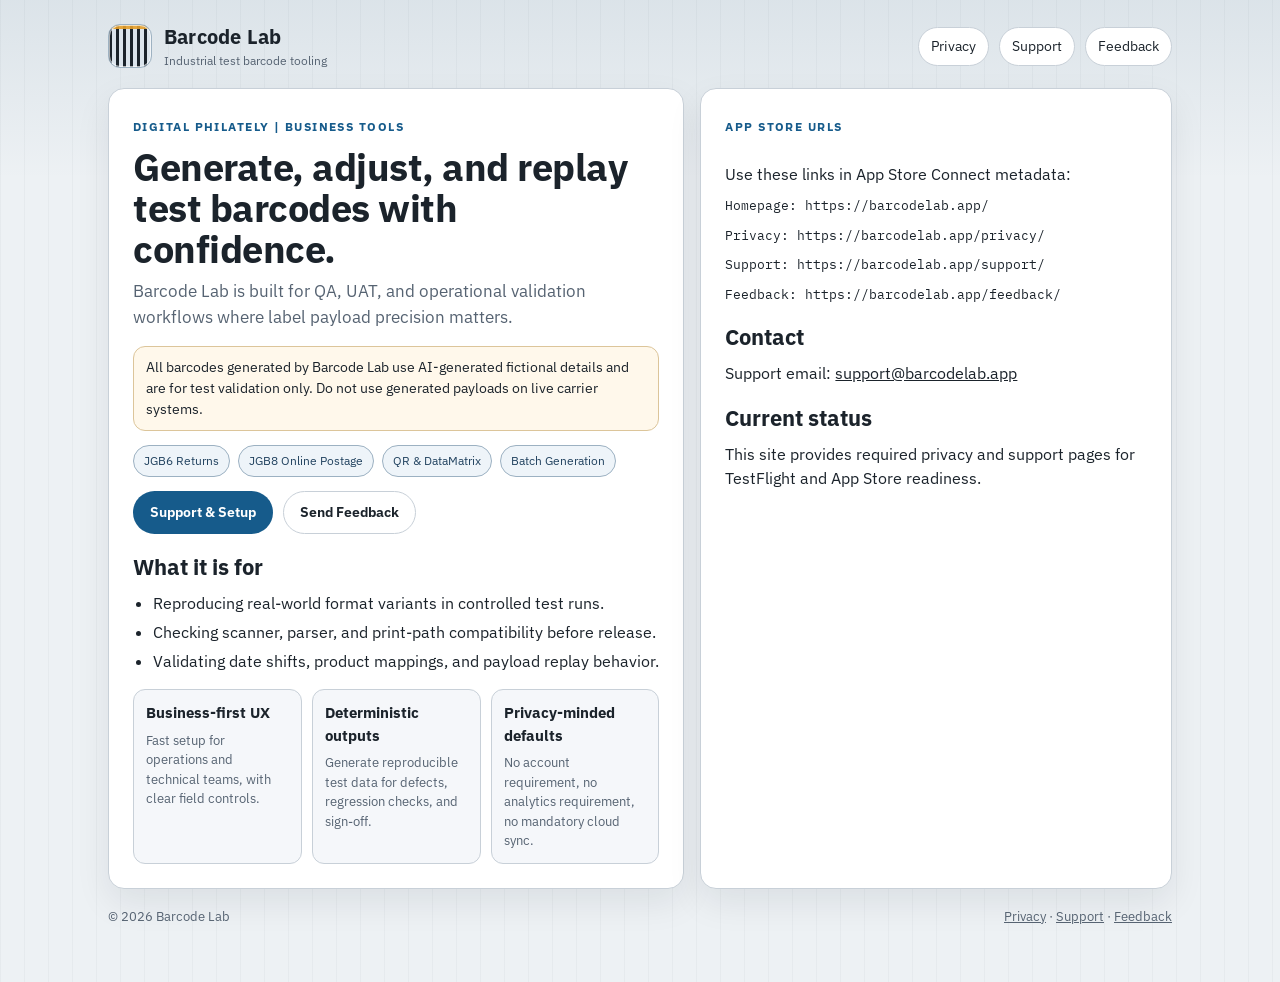
==== index.html @ a1c9f853 "Create Barcode Lab website for GitHub Pages" ====
<!doctype html>
<html lang="en">
<head>
  <meta charset="utf-8"/>
  <meta name="viewport" content="width=device-width,initial-scale=1"/>
  <title>Barcode Lab | Test Barcode Toolkit</title>
  <meta name="description" content="Barcode Lab is a business-focused toolkit for generating and validating test barcode payloads for operational QA and UAT."/>
  <link rel="preconnect" href="https://fonts.googleapis.com">
  <link rel="preconnect" href="https://fonts.gstatic.com" crossorigin>
  <link href="https://fonts.googleapis.com/css2?family=IBM+Plex+Mono:wght@400;500&family=IBM+Plex+Sans:wght@400;500;600;700&display=swap" rel="stylesheet">
  <link rel="stylesheet" href="/assets/styles.css"/>
</head>
<body>
  <div class="container">
    <header class="topbar">
      <a class="brand" href="/">
        <div class="mark" aria-hidden="true"></div>
        <div>
          <strong>Barcode Lab</strong>
          <span>Industrial test barcode tooling</span>
        </div>
      </a>
      <nav class="nav" aria-label="Primary">
        <a href="/privacy/">Privacy</a>
        <a href="/support/">Support</a>
        <a href="/feedback/">Feedback</a>
      </nav>
    </header>

    <main class="hero">
      <section class="panel">
        <p class="kicker">Digital Philately | Business Tools</p>
        <h1 class="h1">Generate, adjust, and replay test barcodes with confidence.</h1>
        <p class="lede">
          Barcode Lab is built for QA, UAT, and operational validation workflows where label payload precision matters.
        </p>
        <div class="warning">
          All barcodes generated by Barcode Lab use AI-generated fictional details and are for test validation only.
          Do not use generated payloads on live carrier systems.
        </div>
        <div class="chiprow" aria-label="Highlights">
          <span class="chip">JGB6 Returns</span>
          <span class="chip">JGB8 Online Postage</span>
          <span class="chip">QR & DataMatrix</span>
          <span class="chip">Batch Generation</span>
        </div>
        <div class="btns">
          <a class="btn primary" href="/support/">Support & Setup</a>
          <a class="btn" href="/feedback/">Send Feedback</a>
        </div>

        <div class="section">
          <h2>What it is for</h2>
          <ul>
            <li>Reproducing real-world format variants in controlled test runs.</li>
            <li>Checking scanner, parser, and print-path compatibility before release.</li>
            <li>Validating date shifts, product mappings, and payload replay behavior.</li>
          </ul>
        </div>

        <div class="grid">
          <div class="card">
            <h3>Business-first UX</h3>
            <p>Fast setup for operations and technical teams, with clear field controls.</p>
          </div>
          <div class="card">
            <h3>Deterministic outputs</h3>
            <p>Generate reproducible test data for defects, regression checks, and sign-off.</p>
          </div>
          <div class="card">
            <h3>Privacy-minded defaults</h3>
            <p>No account requirement, no analytics requirement, no mandatory cloud sync.</p>
          </div>
        </div>
      </section>

      <aside class="panel">
        <p class="kicker">App Store URLs</p>
        <div class="section">
          <p>Use these links in App Store Connect metadata:</p>
          <p class="mono">Homepage: https://barcodelab.app/</p>
          <p class="mono">Privacy: https://barcodelab.app/privacy/</p>
          <p class="mono">Support: https://barcodelab.app/support/</p>
          <p class="mono">Feedback: https://barcodelab.app/feedback/</p>
        </div>
        <div class="section">
          <h2>Contact</h2>
          <p>
            Support email: <a href="mailto:support@barcodelab.app">support@barcodelab.app</a>
          </p>
        </div>
        <div class="section">
          <h2>Current status</h2>
          <p>
            This site provides required privacy and support pages for TestFlight and App Store readiness.
          </p>
        </div>
      </aside>
    </main>

    <footer class="footer">
      <div>© <span id="y"></span> Barcode Lab</div>
      <div>
        <a href="/privacy/">Privacy</a> ·
        <a href="/support/">Support</a> ·
        <a href="/feedback/">Feedback</a>
      </div>
    </footer>
  </div>
  <script>document.getElementById("y").textContent = new Date().getFullYear();</script>
</body>
</html>
---- assets/styles.css ----
:root{
  --bg:#edf1f4;
  --panel:#ffffff;
  --panel-alt:#f5f7fa;
  --line:#c8d0d8;
  --text:#1b232b;
  --muted:#566372;
  --accent:#165b8b;
  --accent-2:#0f4468;
  --signal:#e59f2a;
  --radius:16px;
  --shadow:0 14px 35px rgba(15, 23, 35, 0.08);
  --max:1100px;
}

*{box-sizing:border-box}
html,body{margin:0;padding:0}
body{
  font-family:"IBM Plex Sans","Avenir Next","Segoe UI",sans-serif;
  color:var(--text);
  background:
    linear-gradient(180deg, rgba(15,68,104,0.08) 0, rgba(15,68,104,0) 180px),
    repeating-linear-gradient(90deg, rgba(32,45,58,0.035) 0, rgba(32,45,58,0.035) 1px, transparent 1px, transparent 24px),
    var(--bg);
  line-height:1.5;
}

a{color:inherit}

.container{
  max-width:var(--max);
  margin:0 auto;
  padding:22px 18px 56px;
}

.topbar{
  display:flex;
  align-items:center;
  justify-content:space-between;
  gap:16px;
  margin-bottom:18px;
}

.brand{
  display:flex;
  align-items:center;
  gap:12px;
  text-decoration:none;
}

.mark{
  width:44px;
  height:44px;
  border-radius:12px;
  border:1px solid #9eb2c2;
  background:
    linear-gradient(180deg, rgba(229,159,42,0.9) 0 4px, transparent 4px),
    repeating-linear-gradient(90deg, #1b232b 0 3px, transparent 3px 7px),
    #dbe4ec;
  box-shadow:inset 0 0 0 1px rgba(255,255,255,0.65);
}

.brand strong{
  display:block;
  font-size:20px;
  letter-spacing:0.2px;
}

.brand span{
  display:block;
  font-size:12px;
  color:var(--muted);
}

.nav{
  display:flex;
  gap:10px;
  flex-wrap:wrap;
}

.nav a{
  text-decoration:none;
  padding:8px 12px;
  border-radius:999px;
  border:1px solid var(--line);
  background:var(--panel);
  font-size:14px;
}

.nav a:hover{
  border-color:#9fb1bf;
}

.hero{
  display:grid;
  grid-template-columns:1.1fr 0.9fr;
  gap:16px;
}

@media (max-width:960px){
  .hero{grid-template-columns:1fr}
}

.panel{
  background:var(--panel);
  border:1px solid var(--line);
  border-radius:var(--radius);
  box-shadow:var(--shadow);
  padding:24px;
}

.h1{
  margin:0 0 10px;
  font-size:38px;
  line-height:1.08;
  letter-spacing:-0.5px;
}

.kicker{
  display:inline-block;
  margin:0 0 10px;
  font-size:12px;
  letter-spacing:0.12em;
  text-transform:uppercase;
  color:var(--accent);
  font-weight:700;
}

.lede{
  font-size:17px;
  color:var(--muted);
  margin:0 0 16px;
  max-width:62ch;
}

.warning{
  border-left:5px solid var(--signal);
  border:1px solid #dcc59a;
  background:#fff8eb;
  border-radius:12px;
  padding:10px 12px;
  font-size:14px;
  margin-bottom:14px;
}

.chiprow{
  display:flex;
  gap:8px;
  flex-wrap:wrap;
  margin:14px 0 0;
}

.chip{
  padding:6px 10px;
  border-radius:999px;
  border:1px solid #9cb1c2;
  background:#eef4f9;
  color:#21425f;
  font-size:12px;
}

.btns{
  display:flex;
  gap:10px;
  flex-wrap:wrap;
  margin-top:14px;
}

.btn{
  display:inline-flex;
  align-items:center;
  justify-content:center;
  border-radius:999px;
  border:1px solid var(--line);
  text-decoration:none;
  font-weight:650;
  padding:10px 16px;
  font-size:14px;
  background:var(--panel);
}

.btn.primary{
  background:var(--accent);
  color:#fff;
  border-color:transparent;
}

.btn.primary:hover{background:var(--accent-2)}

.grid{
  display:grid;
  grid-template-columns:repeat(3,minmax(0,1fr));
  gap:10px;
  margin-top:16px;
}

@media (max-width:900px){
  .grid{grid-template-columns:1fr}
}

.card{
  border:1px solid var(--line);
  border-radius:12px;
  background:var(--panel-alt);
  padding:12px;
}

.card h3{
  margin:0 0 6px;
  font-size:15px;
}

.card p{
  margin:0;
  color:var(--muted);
  font-size:13px;
}

.section{
  margin-top:16px;
}

.section h2{
  margin:0 0 8px;
  font-size:22px;
}

.section p{
  margin:0 0 10px;
}

.section ul{
  margin:0;
  padding-left:20px;
}

.section li{
  margin-bottom:5px;
}

.mono{
  font-family:"IBM Plex Mono","Menlo",monospace;
  font-size:13px;
}

.form{
  display:grid;
  gap:12px;
}

.label{
  font-size:12px;
  font-weight:700;
  text-transform:uppercase;
  letter-spacing:0.08em;
  color:var(--muted);
  margin:0 0 5px;
}

.input{
  width:100%;
  border:1px solid #aebbc8;
  border-radius:10px;
  background:#fff;
  font:inherit;
  padding:10px 11px;
}

textarea.input{
  min-height:130px;
  resize:vertical;
}

.note{
  color:var(--muted);
  font-size:12px;
}

.footer{
  margin-top:18px;
  display:flex;
  align-items:center;
  justify-content:space-between;
  gap:10px;
  flex-wrap:wrap;
  font-size:13px;
  color:var(--muted);
}

.footer a{color:inherit}
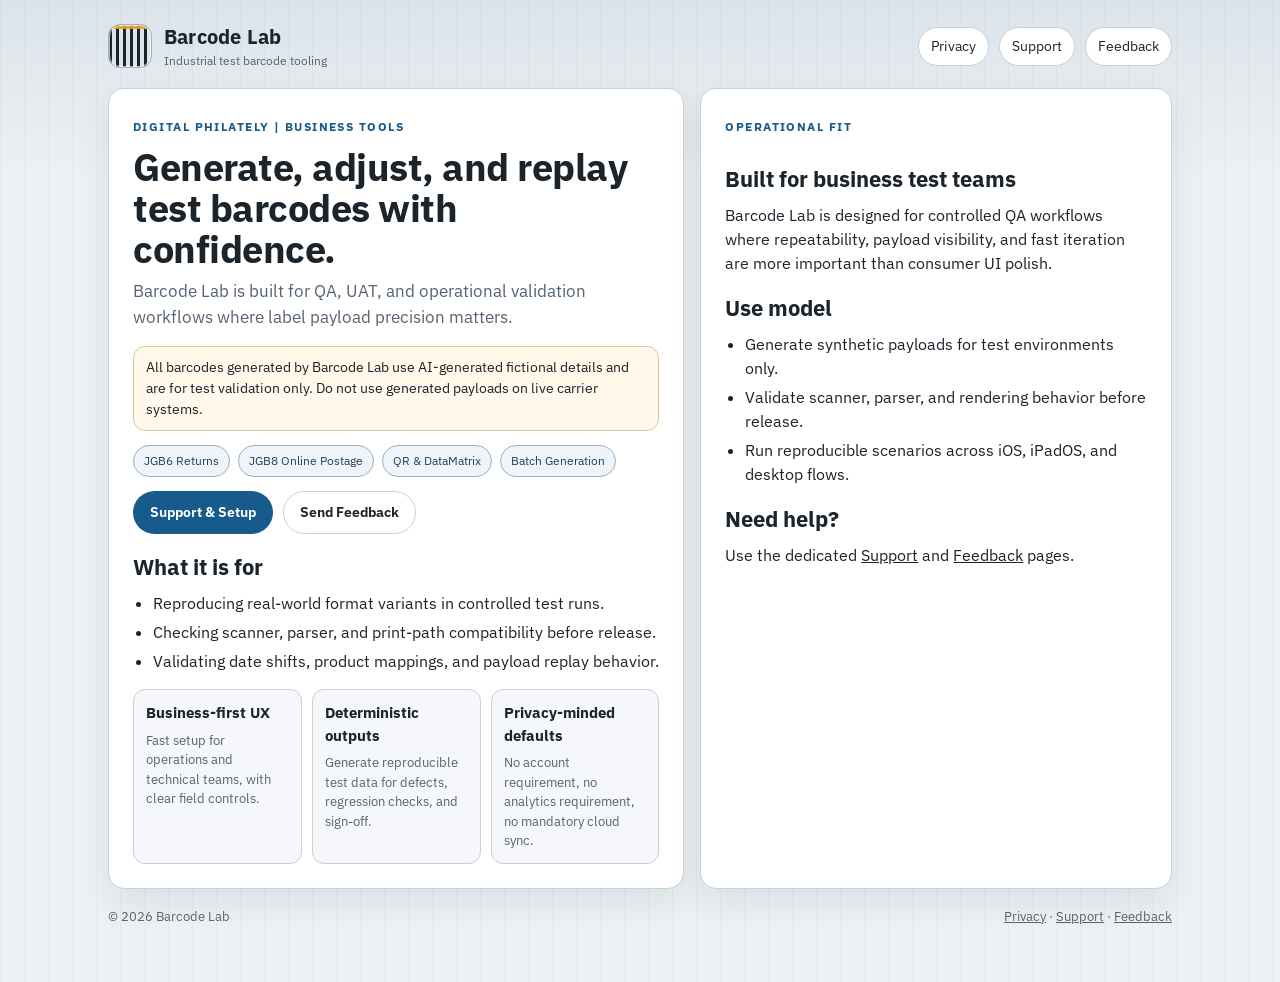
==== commit c5958868: "Remove App Store metadata block from homepage" ====
--- a/index.html
+++ b/index.html
@@ -9,6 +9,9 @@
   <link rel="preconnect" href="https://fonts.gstatic.com" crossorigin>
   <link href="https://fonts.googleapis.com/css2?family=IBM+Plex+Mono:wght@400;500&family=IBM+Plex+Sans:wght@400;500;600;700&display=swap" rel="stylesheet">
   <link rel="stylesheet" href="/assets/styles.css"/>
+  <link rel="icon" type="image/png" sizes="32x32" href="/assets/favicon-32.png"/>
+  <link rel="icon" type="image/png" sizes="16x16" href="/assets/favicon-16.png"/>
+  <link rel="apple-touch-icon" href="/assets/apple-touch-icon.png"/>
 </head>
 <body>
   <div class="container">
@@ -75,24 +78,27 @@
       </section>
 
       <aside class="panel">
-        <p class="kicker">App Store URLs</p>
+        <p class="kicker">Operational Fit</p>
         <div class="section">
-          <p>Use these links in App Store Connect metadata:</p>
-          <p class="mono">Homepage: https://barcodelab.app/</p>
-          <p class="mono">Privacy: https://barcodelab.app/privacy/</p>
-          <p class="mono">Support: https://barcodelab.app/support/</p>
-          <p class="mono">Feedback: https://barcodelab.app/feedback/</p>
-        </div>
-        <div class="section">
-          <h2>Contact</h2>
+          <h2>Built for business test teams</h2>
           <p>
-            Support email: <a href="mailto:support@barcodelab.app">support@barcodelab.app</a>
+            Barcode Lab is designed for controlled QA workflows where repeatability,
+            payload visibility, and fast iteration are more important than consumer UI polish.
           </p>
         </div>
         <div class="section">
-          <h2>Current status</h2>
+          <h2>Use model</h2>
+          <ul>
+            <li>Generate synthetic payloads for test environments only.</li>
+            <li>Validate scanner, parser, and rendering behavior before release.</li>
+            <li>Run reproducible scenarios across iOS, iPadOS, and desktop flows.</li>
+          </ul>
+        </div>
+        <div class="section">
+          <h2>Need help?</h2>
           <p>
-            This site provides required privacy and support pages for TestFlight and App Store readiness.
+            Use the dedicated <a href="/support/">Support</a> and
+            <a href="/feedback/">Feedback</a> pages.
           </p>
         </div>
       </aside>
